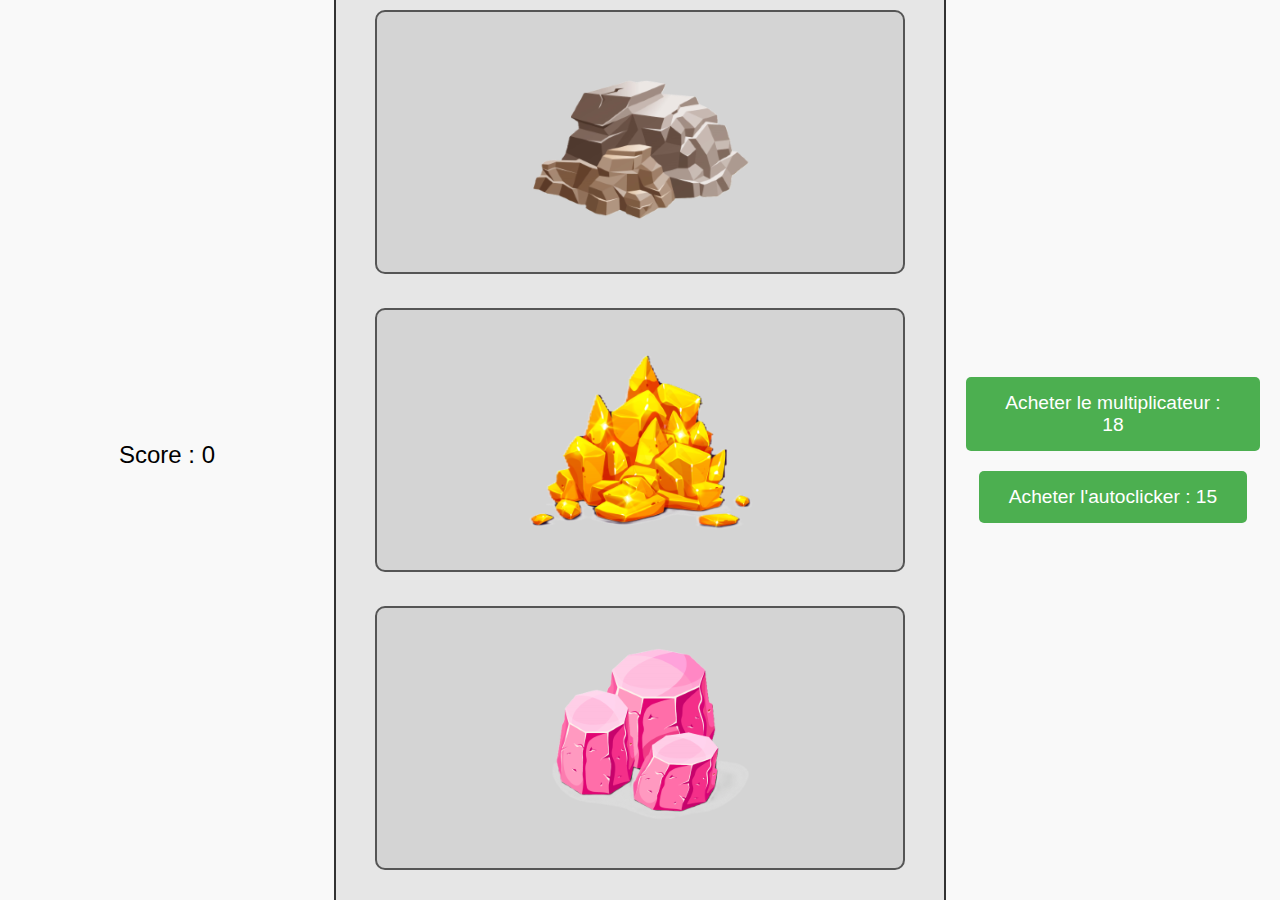
==== index.html @ bf8dbf5c "debut de refactoring avec Erwann" ====
<!DOCTYPE html>
<html lang="fr">

<head>
    <meta charset="UTF-8">
    <meta name="viewport" content="width=device-width, initial-scale=1.0">
    <title>Cookie Clicker</title>
    <link rel="stylesheet" href="style.css"> <!-- Ajout du fichier CSS -->
    <script type="text/javascript" src="etage.js" defer></script>
    <script type="text/javascript" src="script.js" defer></script>
    <script type="text/javascript" src="popup_hover.js" defer></script>

</head>

<body>
    <div id="game-container">


        <!-- Partie gauche -->
        <div id="left-section">
            <p id="score">Score : 0</p>
        </div>

        <style>
            #etage-2:hover {
                cursor: pointer;
            }
        </style>

        <!-- Partie milieu -->
        <div id="middle-section">
            <div class="etage" id="etage-1">
                <img src="images/pierre.png" alt="image à cliquer" id="clique_pierre">
            </div>
            <div class="etage" id="etage-2" title="clique sur moi">
                <img src="images/or.png" alt="image à cliquer" id="clique">
            </div>
            <div class="etage" id="etage-3">
                <img src="images/pierre_rose.png" alt="image à cliquer" id="clique_pierre">
            </div>
        </div>



        <!-- Partie droite : Boutons d'achat -->

        <!-- Achat bonus_clique-->
        <div id="right-section">
            <!-- Achat bonus_clique -->
            <div id="elementToHover_bonus">
                <button id="acheter_bonus_clique">Acheter un bonus de clique</button>
            </div>
            <div id="elementToPopup_bonus">
                <span>Nombre de bonus clique : 0</span>
            </div>

            <!-- Achat autoclicker -->
            <div id="elementToHover_autoclicker">
                <button id="autoclicker">Acheter l'autoclicker</button>
            </div>
            <div id="elementToPopup_autoclicker">
                <span>Nombre d'autoclickers : 0</span>
            </div>
        </div>

    </div>
</body>

</html>
---- style.css ----
/* Style général */
* {
    margin: 0;
    padding: 0;
    box-sizing: border-box;
}

body {
    font-family: Arial, sans-serif;
    height: 100vh;
    background-color: #f0f0f0;
}

#game-container {
    display: flex;
    width: 100%;
    height: 100vh;
}

/* Section gauche (image + score) */
#left-section {
    flex: 1;
    background-color: #f9f9f9;
    display: flex;
    flex-direction: column;
    justify-content: center;
    align-items: center;
    padding: 20px;
    border-right: 2px solid #333;
}

#left-section img {
    width: 150px;
    height: 150px;
    cursor: pointer;
}

#left-section p {
    font-size: 1.5em;
    margin-top: 10px;
}

/* Section milieu (avec des étages) */
#middle-section {
    flex: 2;
    display: flex;
    flex-direction: column;
    justify-content: space-between;
    align-items: center;
    overflow-y: auto;
    padding: 10px;
    background-color: #e6e6e6;
    border-right: 2px solid #333;
}

.etage {
    background-color: #d4d4d4;
    width: 90%;
    height: 30%;
    display: flex;
    justify-content: center;
    align-items: center;
    border: 2px solid #555;
    border-radius: 10px;
    margin-bottom: 20px;
}

.etage p {
    font-size: 1.5em;
    font-weight: bold;
}

/* Section droite (boutons d'achat) */
#right-section {
    flex: 1;
    background-color: #f9f9f9;
    display: flex;
    flex-direction: column;
    justify-content: center;
    align-items: center;
    padding: 20px;
}

#right-section button {
    margin: 10px 0;
    padding: 15px 30px;
    font-size: 1.2em;
    cursor: pointer;
    background-color: #4CAF50;
    color: white;
    border: none;
    border-radius: 5px;
    transition: background-color 0.3s ease;
}

#right-section button:hover {
    background-color: #45a049;
}

/* Rendre les étages scrollables si la page est pleine */
#middle-section::-webkit-scrollbar {
    width: 10px;
}

#middle-section::-webkit-scrollbar-thumb {
    background: #888;
    border-radius: 10px;
}

/* Creer popup hover*/

#elementToPopup_bonus, #elementToPopup_autoclicker, #elementToPopup_max_attente, #elementToPopup_transport {
    display: none;
    position: absolute;
    top: 30px;
    left: 7px;
    background-color: #555;
    color: #fff;
    padding: 8px;
    border-radius: 5px;
}
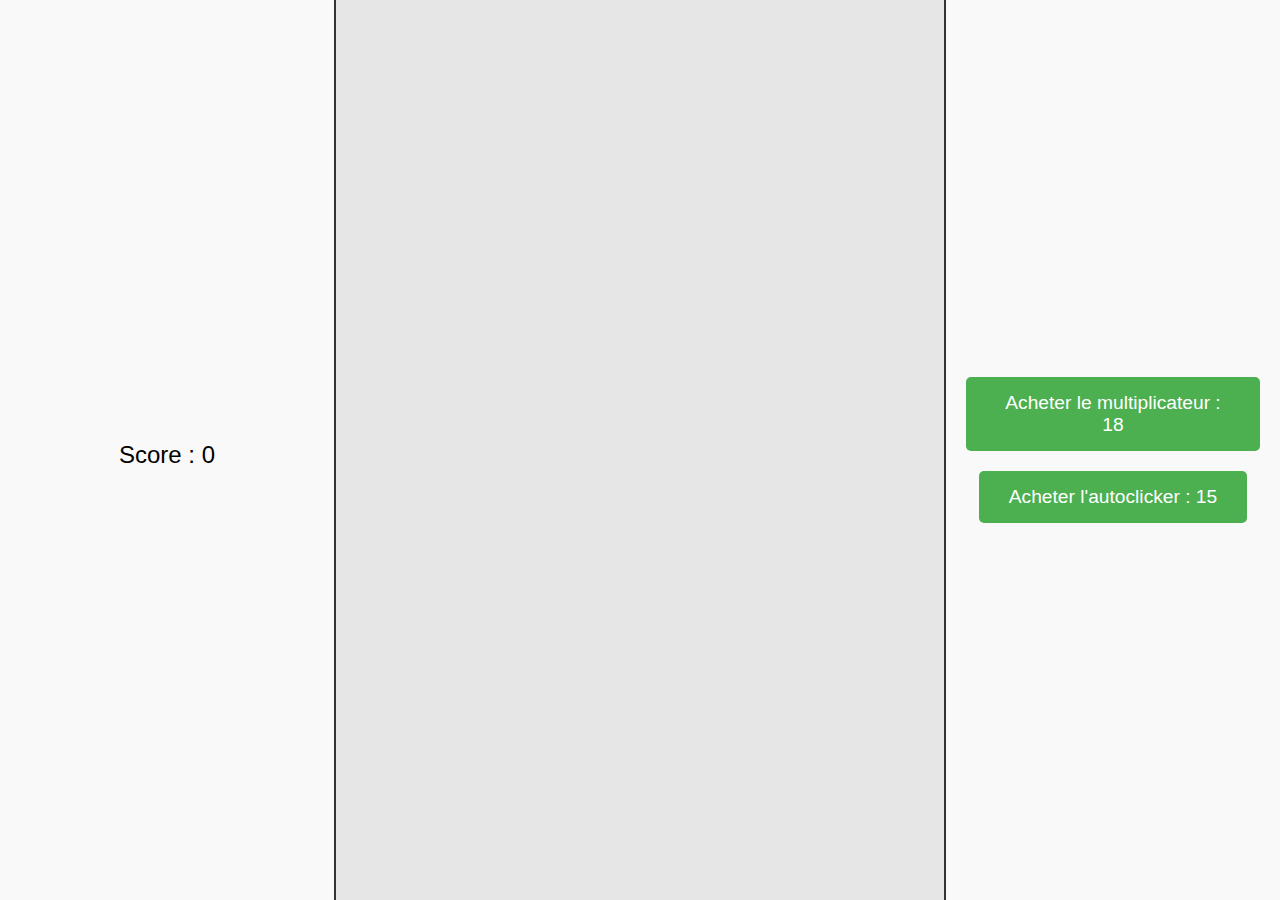
==== commit 5ae1586d: "remise en forme des fichiers" ====
--- a/index.html
+++ b/index.html
@@ -29,15 +29,7 @@
 
         <!-- Partie milieu -->
         <div id="middle-section">
-            <div class="etage" id="etage-1">
-                <img src="images/pierre.png" alt="image à cliquer" id="clique_pierre">
-            </div>
-            <div class="etage" id="etage-2" title="clique sur moi">
-                <img src="images/or.png" alt="image à cliquer" id="clique">
-            </div>
-            <div class="etage" id="etage-3">
-                <img src="images/pierre_rose.png" alt="image à cliquer" id="clique_pierre">
-            </div>
+            
         </div>
 
 
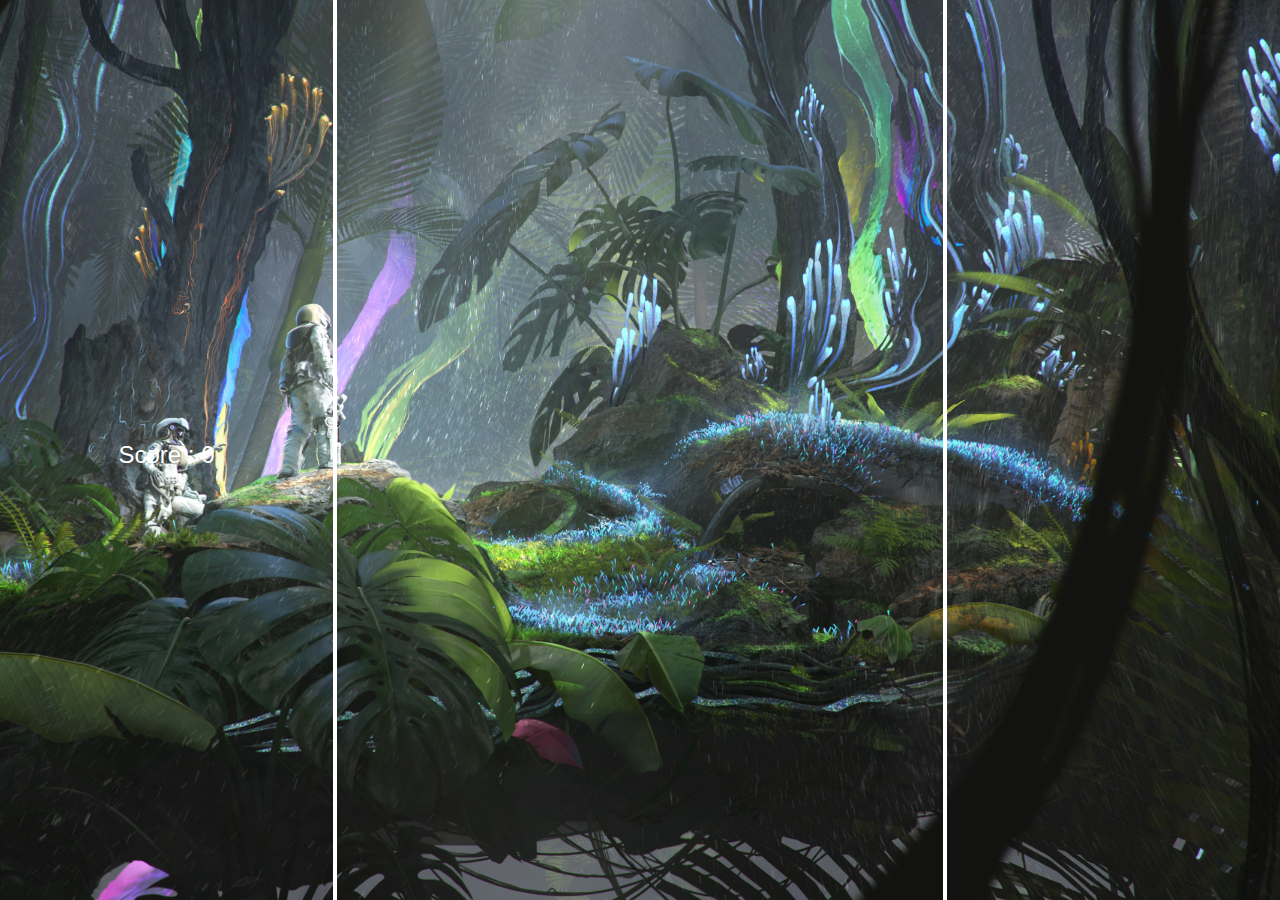
==== commit a11afca9: "ajout de fonctionnalités : - affichage des boutons d'achats par etages - l'achat d'autoclick est pro" ====
--- a/index.html
+++ b/index.html
@@ -5,14 +5,14 @@
     <meta charset="UTF-8">
     <meta name="viewport" content="width=device-width, initial-scale=1.0">
     <title>Cookie Clicker</title>
-    <link rel="stylesheet" href="style.css"> <!-- Ajout du fichier CSS -->
+    <link rel="stylesheet" href="style.css">
     <script type="text/javascript" src="etage.js" defer></script>
     <script type="text/javascript" src="script.js" defer></script>
-    <script type="text/javascript" src="popup_hover.js" defer></script>
 
 </head>
 
 <body>
+    <div class="background">
     <div id="game-container">
 
 
@@ -21,11 +21,6 @@
             <p id="score">Score : 0</p>
         </div>
 
-        <style>
-            #etage-2:hover {
-                cursor: pointer;
-            }
-        </style>
 
         <!-- Partie milieu -->
         <div id="middle-section">
@@ -36,26 +31,13 @@
 
         <!-- Partie droite : Boutons d'achat -->
 
-        <!-- Achat bonus_clique-->
-        <div id="right-section">
-            <!-- Achat bonus_clique -->
-            <div id="elementToHover_bonus">
-                <button id="acheter_bonus_clique">Acheter un bonus de clique</button>
-            </div>
-            <div id="elementToPopup_bonus">
-                <span>Nombre de bonus clique : 0</span>
-            </div>
-
-            <!-- Achat autoclicker -->
-            <div id="elementToHover_autoclicker">
-                <button id="autoclicker">Acheter l'autoclicker</button>
-            </div>
-            <div id="elementToPopup_autoclicker">
-                <span>Nombre d'autoclickers : 0</span>
-            </div>
+        <!-- Achat bonus_click-->
+        <div id="right-section" >
+            
         </div>
 
     </div>
+</div>
 </body>
 
 </html>--- a/style.css
+++ b/style.css
@@ -1,11 +1,11 @@
-
-
 /* Style général */
 * {
     margin: 0;
     padding: 0;
     box-sizing: border-box;
+    user-select : none;
 }
+
 
 body {
     font-family: Arial, sans-serif;
@@ -19,16 +19,22 @@
     height: 100vh;
 }
 
-/* Section gauche (image + score) */
+.background {
+    background-image: url('images/background/jungle.jpeg');
+    background-size: cover; /* L'image couvre tout l'écran */
+    background-position: center; /* Centré */
+    background-repeat: no-repeat; /* Pas de répétition de l'image */
+}
+
+/* Section gauche */
 #left-section {
     flex: 1;
-    background-color: #f9f9f9;
     display: flex;
     flex-direction: column;
     justify-content: center;
     align-items: center;
     padding: 20px;
-    border-right: 2px solid #333;
+    color: white;
 }
 
 #left-section img {
@@ -51,18 +57,21 @@
     align-items: center;
     overflow-y: auto;
     padding: 10px;
-    background-color: #e6e6e6;
-    border-right: 2px solid #333;
+    border-left: 4px solid #ffffff;
+    border-right: 4px solid hsl(0, 0%, 100%);
 }
 
 .etage {
-    background-color: #d4d4d4;
+    background-image: url("images/etages/grotte.png");
+    background-size: cover; /* L'image couvre tout l'écran */
+    background-position: center; /* Centré */
+    background-repeat: no-repeat; /* Pas de répétition de l'image */
     width: 90%;
     height: 30%;
     display: flex;
     justify-content: center;
     align-items: center;
-    border: 2px solid #555;
+    border: 2px solid #ffffff;
     border-radius: 10px;
     margin-bottom: 20px;
 }
@@ -72,10 +81,9 @@
     font-weight: bold;
 }
 
-/* Section droite (boutons d'achat) */
+/* Section droite */
 #right-section {
     flex: 1;
-    background-color: #f9f9f9;
     display: flex;
     flex-direction: column;
     justify-content: center;
@@ -121,3 +129,7 @@
     padding: 8px;
     border-radius: 5px;
 }
+
+.hiddenimg {
+    z-index: -1;
+}
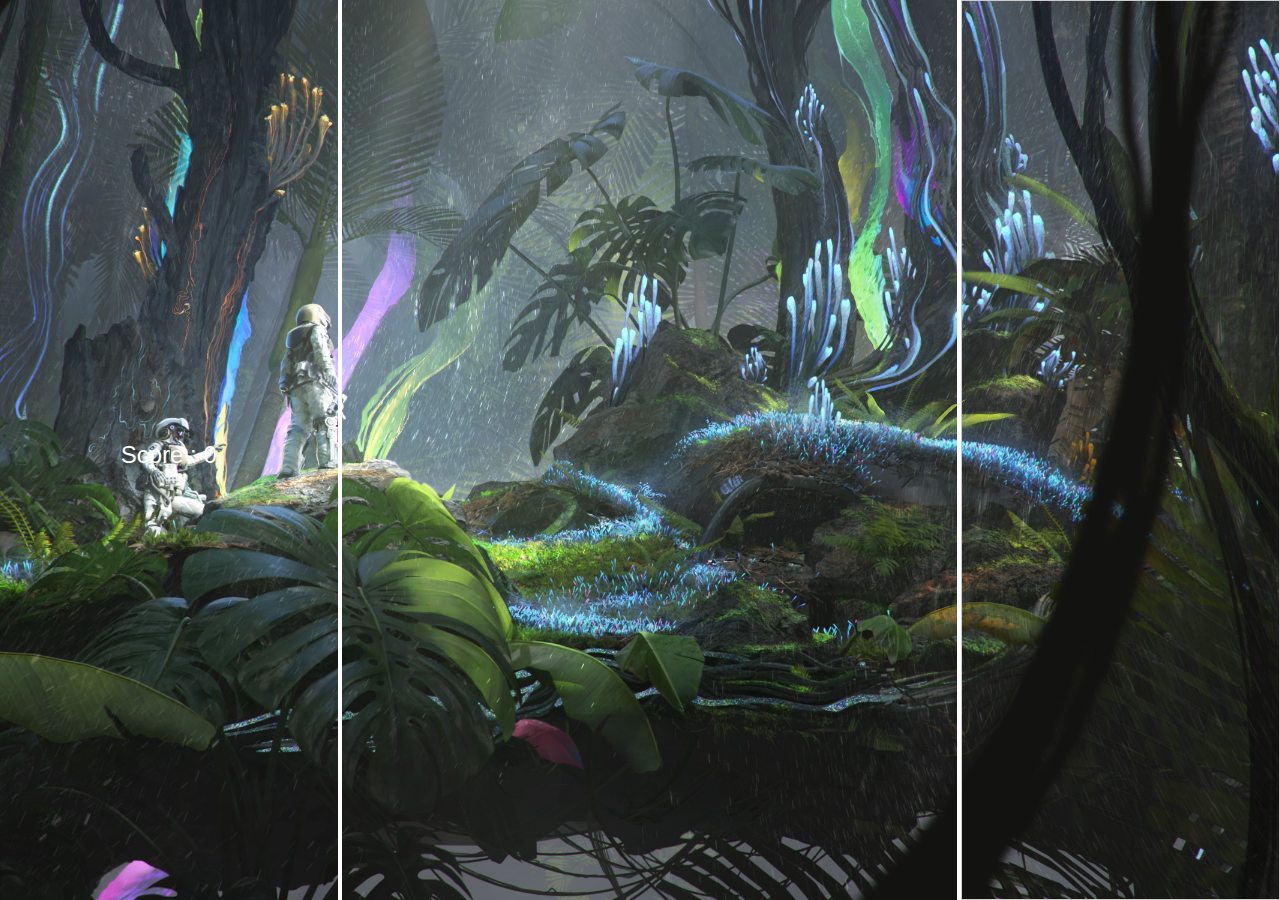
==== commit db2d0bbd: "Ajout de popup lors du passage de la souris sur les boutons d'achats" ====
--- a/index.html
+++ b/index.html
@@ -8,6 +8,7 @@
     <link rel="stylesheet" href="style.css">
     <script type="text/javascript" src="etage.js" defer></script>
     <script type="text/javascript" src="script.js" defer></script>
+    <script type="text/javascript" src="popup_hover.js" defer></script>
 
 </head>
 
@@ -33,7 +34,9 @@
 
         <!-- Achat bonus_click-->
         <div id="right-section" >
-            
+            <div id="elementToPopup_bonus" class="popup" style="display: none;"></div>
+
+            <div id="elementToPopup_autoclicker" class="popup" style="display: none;"></div>
         </div>
 
     </div>
--- a/style.css
+++ b/style.css
@@ -3,9 +3,8 @@
     margin: 0;
     padding: 0;
     box-sizing: border-box;
-    user-select : none;
+    user-select: none;
 }
-
 
 body {
     font-family: Arial, sans-serif;
@@ -48,7 +47,7 @@
     margin-top: 10px;
 }
 
-/* Section milieu (avec des étages) */
+/* Section milieu (avec les étages) */
 #middle-section {
     flex: 2;
     display: flex;
@@ -65,7 +64,6 @@
     background-image: url("images/etages/grotte.png");
     background-size: cover; /* L'image couvre tout l'écran */
     background-position: center; /* Centré */
-    background-repeat: no-repeat; /* Pas de répétition de l'image */
     width: 90%;
     height: 30%;
     display: flex;
@@ -81,14 +79,25 @@
     font-weight: bold;
 }
 
+.zoom { /* zomm des minerais lors du click*/
+    transform: scale(1.15); 
+    transition: transform 0.1s ease; 
+    z-index: 1; 
+}
+
+
 /* Section droite */
 #right-section {
     flex: 1;
     display: flex;
     flex-direction: column;
-    justify-content: center;
+    justify-content: flex-start; /* Changed to 'flex-start' for proper alignment */
     align-items: center;
-    padding: 20px;
+    padding: 10px; /* Espace intérieur */
+    max-height: 100%; /* Hauteur maximale pour la section */
+    overflow-y: auto; /* Permet le défilement vertical */
+    border: 1px solid #ccc; /* Bordure pour délimiter la section */
+    width: 250px; /* Largeur fixe pour la section droite */
 }
 
 #right-section button {
@@ -107,6 +116,14 @@
     background-color: #45a049;
 }
 
+.etage-container {
+    padding: 10px;
+    background-color: rgba(255, 255, 255, 0.1); /* Arrière-plan semi-transparent */
+    border-radius: 8px; /* Coins arrondis */
+    border: 1px solid rgba(255, 255, 255, 0.2); /* Bordure légère */
+}
+
+
 /* Rendre les étages scrollables si la page est pleine */
 #middle-section::-webkit-scrollbar {
     width: 10px;
@@ -117,8 +134,18 @@
     border-radius: 10px;
 }
 
-/* Creer popup hover*/
 
+/* Rendre les boutons d'achats scrollables si la page est pleine */
+#right-section::-webkit-scrollbar {
+    width: 10px;
+}
+
+#right-section::-webkit-scrollbar-thumb {
+    background: #888;
+    border-radius: 10px;
+}
+
+/* Popup hover */
 #elementToPopup_bonus, #elementToPopup_autoclicker, #elementToPopup_max_attente, #elementToPopup_transport {
     display: none;
     position: absolute;
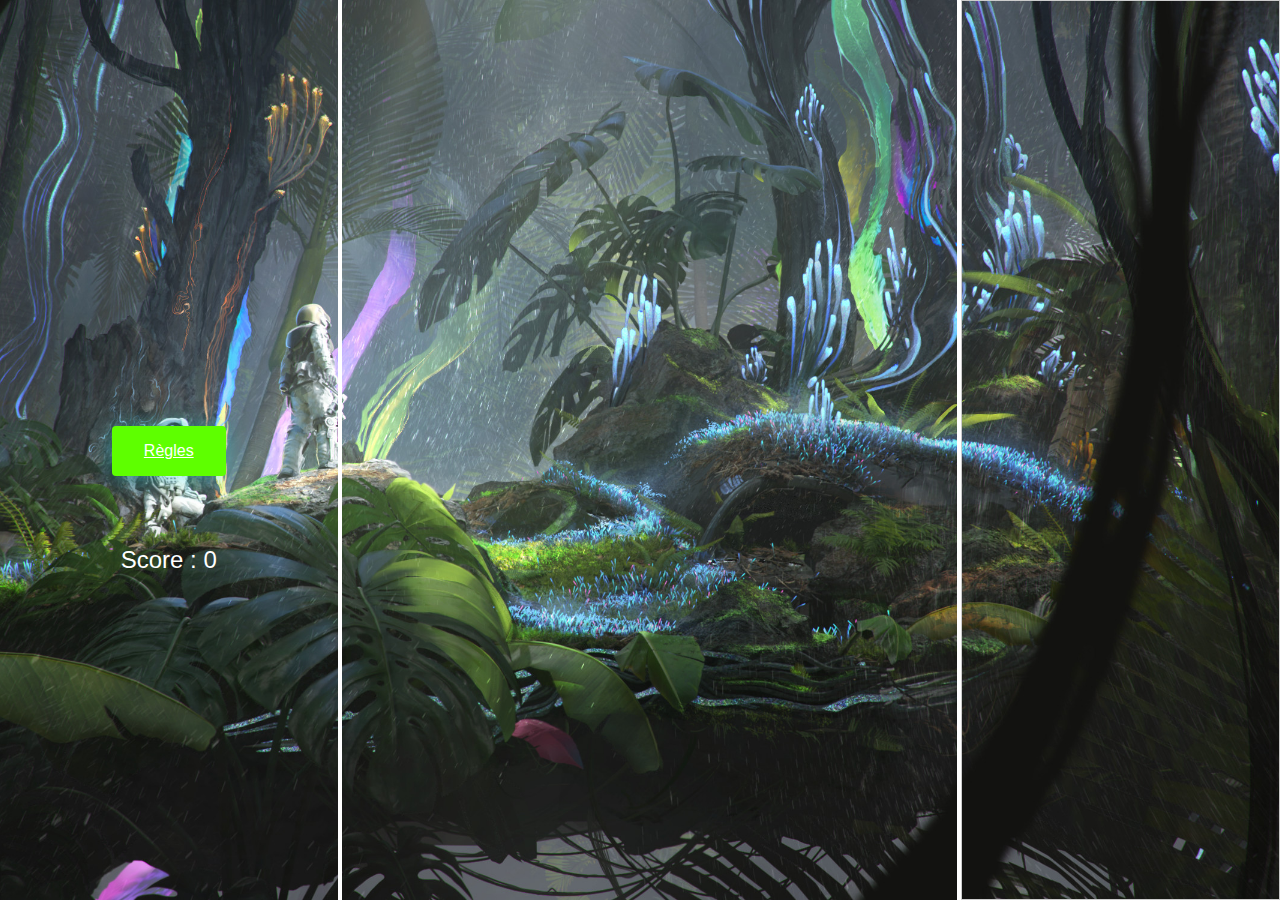
==== commit fc932ad4: "Augmentation des prix pour chaqu achat effectué" ====
--- a/index.html
+++ b/index.html
@@ -8,39 +8,54 @@
     <link rel="stylesheet" href="style.css">
     <script type="text/javascript" src="etage.js" defer></script>
     <script type="text/javascript" src="script.js" defer></script>
-    <script type="text/javascript" src="popup_hover.js" defer></script>
-
+    <script type="text/javascript" src="popup.js" defer></script>
 </head>
 
 <body>
     <div class="background">
-    <div id="game-container">
+        <div id="game-container">
 
+            <!-- Partie gauche -->
+            <div id="left-section">
+                <div class="box">
+                    <a class="bubbly-button" href="#popup1">Règles</a> <!-- Bouton pour ouvrir la popup -->
+                </div>
 
-        <!-- Partie gauche -->
-        <div id="left-section">
-            <p id="score">Score : 0</p>
+                <p id="score">Score : 0</p>
+            </div>
+
+            <!-- Partie milieu -->
+            <div id="middle-section"></div>
+
+            <!-- Partie droite : Boutons d'achat -->
+            <div id="right-section">
+                <div id="elementToPopup_bonus" class="popup" style="display: none;"></div>
+                <div id="elementToPopup_autoclicker" class="popup" style="display: none;"></div>
+            </div>
+
+            <!-- Popup sans JavaScript -->
+            <div id="popup1" class="overlay">
+                <div class="popup">
+                    <h2>Règles</h2>
+                    <a class="close" href="#">&times;</a>
+                    <div class="content">
+                        But du Jeu : Accumulez des points en cliquant sur les différents minerais pour débloquer de nouveaux étages et augmenter vos gains. <br> <br>
+
+                        Étages et Minerais : Chaque étage offre un minerai spécifique. Cliquez sur les étages pour gagner des points. <br><br>
+
+                        Déblocage d’Étages : Atteignez le score requis pour débloquer les étages supérieurs. Un bouton d’achat s’affichera lorsque le score est suffisant. <br><br>
+
+                        Bonus Click : Achetez des bonus pour augmenter les points par clic d’un étage. Passez la souris sur le bouton pour voir la production du bonus. <br><br>
+
+                        Auto-Clickers : Les auto-clickers génèrent des points automatiquement. Achetez-les pour des gains réguliers et automatiques. <br><br>
+
+                        Bonus dorées : Des bonus dorées apparaissent aléatoirement. Cliquez dessus pour obtenir un multiplicateur de score temporaire.
+                    </div>
+                </div>
+            </div>
+
         </div>
-
-
-        <!-- Partie milieu -->
-        <div id="middle-section">
-            
-        </div>
-
-
-
-        <!-- Partie droite : Boutons d'achat -->
-
-        <!-- Achat bonus_click-->
-        <div id="right-section" >
-            <div id="elementToPopup_bonus" class="popup" style="display: none;"></div>
-
-            <div id="elementToPopup_autoclicker" class="popup" style="display: none;"></div>
-        </div>
-
     </div>
-</div>
 </body>
 
-</html>+</html>
--- a/style.css
+++ b/style.css
@@ -10,6 +10,7 @@
     font-family: Arial, sans-serif;
     height: 100vh;
     background-color: #f0f0f0;
+    overflow: hidden;
 }
 
 #game-container {
@@ -79,10 +80,33 @@
     font-weight: bold;
 }
 
-.zoom { /* zomm des minerais lors du click*/
+.zoom { 
     transform: scale(1.15); 
     transition: transform 0.1s ease; 
     z-index: 1; 
+}
+
+/* Style de base pour le texte "+1" */
+.score-increment {
+    position: absolute;
+    color: #ffffff; 
+    font-size: 16px;
+    font-weight: bold;
+    pointer-events: none;
+    animation: floatUp 1s ease-out forwards;
+    z-index: 10;
+}
+
+/*  faire monter et disparaître l'élément */
+@keyframes floatUp {
+    0% {
+        opacity: 1;
+        transform: translateY(0);
+    }
+    100% {
+        opacity: 0;
+        transform: translateY(-30px); /* le +1 monte de 30 pixels */
+    }
 }
 
 
@@ -155,8 +179,217 @@
     color: #fff;
     padding: 8px;
     border-radius: 5px;
+    z-index: 999;
 }
 
 .hiddenimg {
-    z-index: -1;
-}
+    z-index: 999;
+}
+
+/* style bouton du site 85+ CSS Buttons*/
+
+/* Couleurs principales */
+:root {
+    --fuschia: #10d4d4;
+    --button-bg: #5eff00;
+    --button-text-color: #fff;
+    --baby-blue: #f8faff;
+}
+
+/* Style du body */
+body {
+    font-size: 16px;
+    font-family: 'Helvetica', 'Arial', sans-serif;
+    text-align: center;
+    background-color: var(--baby-blue);
+}
+
+/* Style des boutons "bubbly" */
+.bubbly-button {
+    font-family: 'Helvetica', 'Arial', sans-serif;
+    display: inline-block;
+    font-size: 1em;
+    padding: 1em 2em;
+    margin-top: 100px;
+    margin-bottom: 60px;
+    background-color: var(--button-bg);
+    color: var(--button-text-color);
+    border-radius: 4px;
+    border: none;
+    cursor: pointer;
+    position: relative;
+    transition: transform ease-in 0.1s, box-shadow ease-in 0.25s;
+    box-shadow: 0 2px 25px rgba(44, 213, 216, 0.5);
+}
+
+.bubbly-button:focus {
+    outline: 0;
+}
+
+.bubbly-button:before,
+.bubbly-button:after {
+    position: absolute;
+    content: '';
+    display: block;
+    width: 140%;
+    height: 100%;
+    left: -20%;
+    z-index: -1000;
+    transition: all ease-in-out 0.5s;
+    background-repeat: no-repeat;
+}
+
+.bubbly-button:before {
+    display: none;
+    top: -75%;
+    background-image: radial-gradient(circle, var(--button-bg) 20%, transparent 20%),
+                      radial-gradient(circle, transparent 20%, var(--button-bg) 20%, transparent 30%),
+                      radial-gradient(circle, var(--button-bg) 20%, transparent 20%),
+                      radial-gradient(circle, var(--button-bg) 20%, transparent 20%),
+                      radial-gradient(circle, transparent 10%, var(--button-bg) 15%, transparent 20%),
+                      radial-gradient(circle, var(--button-bg) 20%, transparent 20%),
+                      radial-gradient(circle, var(--button-bg) 20%, transparent 20%),
+                      radial-gradient(circle, var(--button-bg) 20%, transparent 20%),
+                      radial-gradient(circle, var(--button-bg) 20%, transparent 20%);
+    background-size: 10% 10%, 20% 20%, 15% 15%, 20% 20%, 18% 18%, 10% 10%, 15% 15%, 10% 10%, 18% 18%;
+}
+
+.bubbly-button:after {
+    display: none;
+    bottom: -75%;
+    background-image: radial-gradient(circle, var(--button-bg) 20%, transparent 20%),
+                      radial-gradient(circle, var(--button-bg) 20%, transparent 20%),
+                      radial-gradient(circle, transparent 10%, var(--button-bg) 15%, transparent 20%),
+                      radial-gradient(circle, var(--button-bg) 20%, transparent 20%),
+                      radial-gradient(circle, var(--button-bg) 20%, transparent 20%),
+                      radial-gradient(circle, var(--button-bg) 20%, transparent 20%),
+                      radial-gradient(circle, var(--button-bg) 20%, transparent 20%);
+    background-size: 15% 15%, 20% 20%, 18% 18%, 20% 20%, 15% 15%, 10% 10%, 20% 20%;
+}
+
+.bubbly-button:active {
+    transform: scale(0.9);
+    background-color: rgba(25, 125, 201, 0.8);
+    box-shadow: 0 2px 25px rgba(211, 105, 34, 0.2);
+}
+
+.bubbly-button.animate:before {
+    display: block;
+    animation: topBubbles ease-in-out 0.75s forwards;
+}
+
+.bubbly-button.animate:after {
+    display: block;
+    animation: bottomBubbles ease-in-out 0.75s forwards;
+}
+
+@keyframes topBubbles {
+    0% {
+        background-position: 5% 90%, 10% 90%, 10% 90%, 15% 90%, 25% 90%, 25% 90%, 40% 90%, 55% 90%, 70% 90%;
+    }
+    50% {
+        background-position: 0% 80%, 0% 20%, 10% 40%, 20% 0%, 30% 30%, 22% 50%, 50% 50%, 65% 20%, 90% 30%;
+    }
+    100% {
+        background-position: 0% 70%, 0% 10%, 10% 30%, 20% -10%, 30% 20%, 22% 40%, 50% 40%, 65% 10%, 90% 20%;
+        background-size: 0% 0%, 0% 0%, 0% 0%, 0% 0%, 0% 0%, 0% 0%;
+    }
+}
+
+@keyframes bottomBubbles {
+    0% {
+        background-position: 10% -10%, 30% 10%, 55% -10%, 70% -10%, 85% -10%, 70% -10%, 70% 0%;
+    }
+    50% {
+        background-position: 0% 80%, 20% 80%, 45% 60%, 60% 100%, 75% 70%, 95% 60%, 105% 0%;
+    }
+    100% {
+        background-position: 0% 90%, 20% 90%, 45% 70%, 60% 110%, 75% 80%, 95% 70%, 110% 10%;
+        background-size: 0% 0%, 0% 0%, 0% 0%, 0% 0%, 0% 0%, 0% 0%;
+    }
+}
+
+
+/* Tout l'écran */
+
+.bonus-doree {
+    position: absolute;
+    width: 100px;
+    height: 120px;
+    background-image: url('images/trophy.png');
+    background-size: cover;
+    cursor: pointer;
+    z-index: 9999;
+    animation: mouvementAleatoire 5s infinite alternate ease-in-out;
+    max-width: 40%;
+    max-height: 40%;    
+}
+
+@keyframes mouvementAleatoire {
+    0% {
+        transform: translate(0, 0);
+    }
+    25% {
+        transform: translate(-40px, 56px);
+    }
+    50% {
+        transform: translate(100px, 20px);
+    }
+    75% {
+        transform: translate(80px, -40px);
+    }
+    85% {
+        transform: translate(60px, 80px);
+    }
+    100% {
+        transform: translate(90, 46);
+    }
+}
+
+
+
+/* Styles de la popup */
+
+.overlay {
+    position: fixed;
+    top: 0;
+    left: 0;
+    width: 100%;
+    height: 100%;
+    background: rgba(0, 0, 0, 0.7); /* Arrière-plan semi-transparent */
+    display: none;
+    justify-content: center;
+    align-items: center;
+    z-index: 1000;
+}
+
+.overlay:target {
+    display: flex; /* Affiche l'overlay quand le lien est cliqué */
+}
+
+.popup {
+    background: #fff;
+    padding: 20px;
+    border-radius: 8px;
+    max-width: 500px;
+    position: relative;
+    box-shadow: 0 5px 15px rgba(0, 0, 0, 0.3);
+}
+
+.popup h2 {
+    margin: 0 0 10px;
+    font-size: 24px;
+}
+
+.popup .close {
+    position: absolute;
+    top: 10px;
+    right: 10px;
+    font-size: 24px;
+    text-decoration: none;
+    color: #333333;
+}
+
+.popup .content {
+    font-size: 16px;
+}
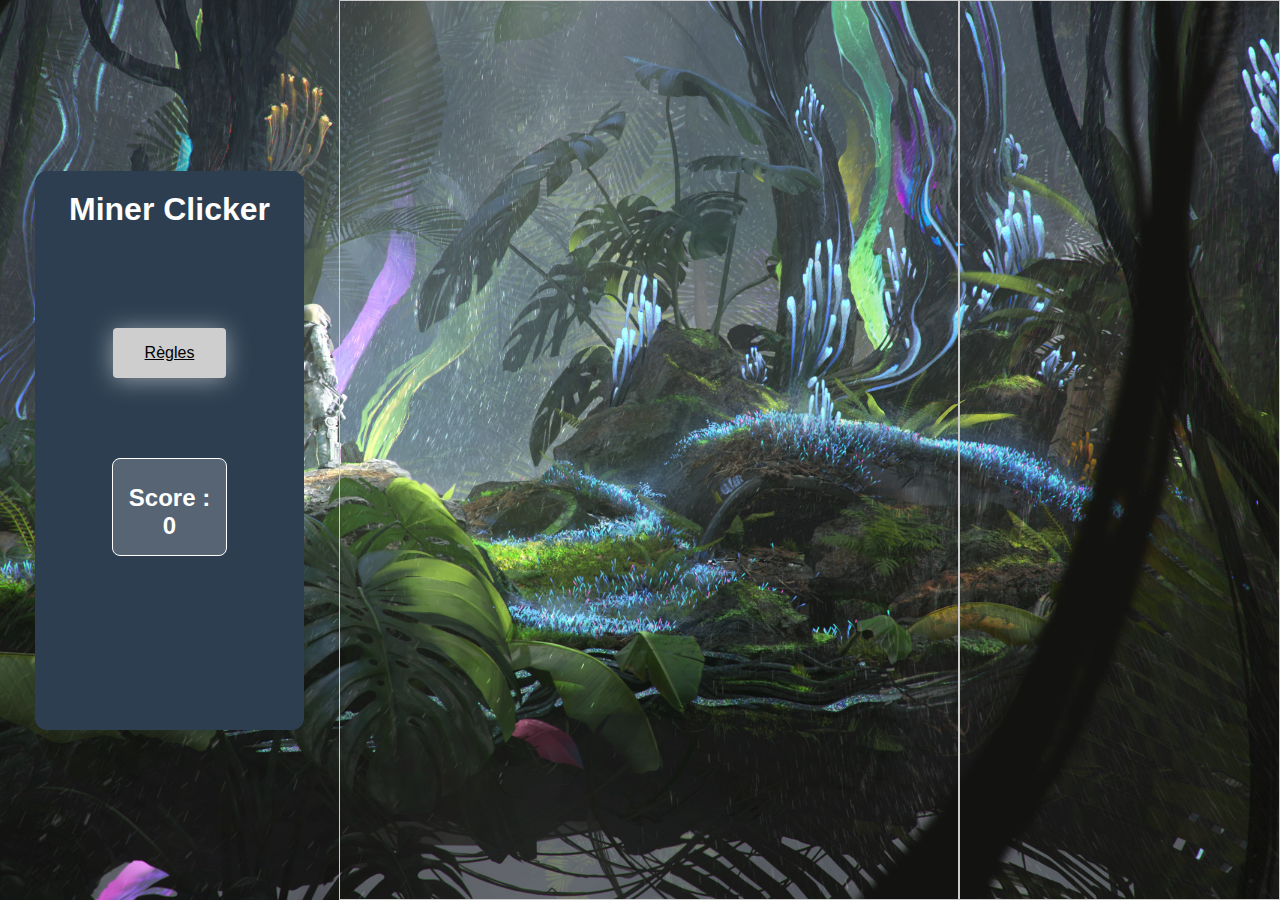
==== commit 5b5dce58: "Ajout de styles. Mise en place d'une logique de jeu (valeurs des autoclickers...)." ====
--- a/index.html
+++ b/index.html
@@ -16,12 +16,18 @@
         <div id="game-container">
 
             <!-- Partie gauche -->
-            <div id="left-section">
-                <div class="box">
-                    <a class="bubbly-button" href="#popup1">Règles</a> <!-- Bouton pour ouvrir la popup -->
+            <div id="left-section"> <!-- Conteneur parent -->
+                <div id="container">
+                    <h1 id="game-title">Miner Clicker</h1> <!-- Titre du jeu -->
+                    
+                    <div class="box">
+                        <a class="bubbly-button" href="#popup1">Règles</a> <!-- Bouton pour ouvrir la popup -->
+                    </div>
+
+                    <div class="score-block">
+                        <p id="score">Score : 0</p> <!-- Score -->
+                    </div>
                 </div>
-
-                <p id="score">Score : 0</p>
             </div>
 
             <!-- Partie milieu -->
--- a/style.css
+++ b/style.css
@@ -37,6 +37,8 @@
     color: white;
 }
 
+
+
 #left-section img {
     width: 150px;
     height: 150px;
@@ -50,30 +52,61 @@
 
 /* Section milieu (avec les étages) */
 #middle-section {
+    height: 100%; /* Hauteur fixe pour le conteneur parent */
+    overflow-y: auto; /* Permet le défilement vertical */
+    padding: 10px; /* Optionnel : Ajoute un peu d'espace autour */
+    border: 1px solid #ccc; /* Optionnel : Pour visualiser le conteneur */
     flex: 2;
-    display: flex;
     flex-direction: column;
     justify-content: space-between;
     align-items: center;
     overflow-y: auto;
-    padding: 10px;
-    border-left: 4px solid #ffffff;
-    border-right: 4px solid hsl(0, 0%, 100%);
+
 }
 
 .etage {
-    background-image: url("images/etages/grotte.png");
-    background-size: cover; /* L'image couvre tout l'écran */
+    background-image: url("images/planche_bois.png");
+    background-size: cover; /* L'image couvre le conteneur */
     background-position: center; /* Centré */
     width: 90%;
-    height: 30%;
+    height: 27%; /* Hauteur fixe pour uniformiser tous les étages */
     display: flex;
     justify-content: center;
-    align-items: center;
-    border: 2px solid #ffffff;
+    align-items: center; /* Centrage vertical */
     border-radius: 10px;
     margin-bottom: 20px;
-}
+    overflow: hidden; /* Cache le débordement si l'image est trop grande */
+    padding: 10px;
+    
+}
+
+
+.minerai-container {
+    flex: 1; /* Permet au conteneur du minerai de prendre l'espace disponible */
+}
+
+.lock-icon {
+    width: 20px; /* Ajustez la taille de l'icône du cadenas */
+    height: auto; /* Conserve le ratio de l'image */
+}
+
+.etage img {
+    height: 60%; /* Ajuste la hauteur de l'image pour qu'elle remplisse le conteneur */
+    width: auto; /* Laisse la largeur s'ajuster automatiquement */
+    max-width: 100%; /* Ne pas dépasser la largeur de son conteneur */
+    object-fit: contain; /* Maintenir les proportions de l'image */
+    margin-right: 30px;
+    margin-left: 30px;
+}
+
+
+
+.etage.locked {
+    filter: grayscale(80%); /* Rend l'image en niveaux de gris */
+    pointer-events: none; /* Désactive les interactions */
+}
+
+
 
 .etage p {
     font-size: 1.5em;
@@ -129,15 +162,15 @@
     padding: 15px 30px;
     font-size: 1.2em;
     cursor: pointer;
-    background-color: #4CAF50;
-    color: white;
+    background-color: #0836a4;
+    color: rgb(255, 255, 255);
     border: none;
     border-radius: 5px;
     transition: background-color 0.3s ease;
 }
 
 #right-section button:hover {
-    background-color: #45a049;
+    background-color: #0d0871;
 }
 
 .etage-container {
@@ -190,10 +223,10 @@
 
 /* Couleurs principales */
 :root {
-    --fuschia: #10d4d4;
-    --button-bg: #5eff00;
-    --button-text-color: #fff;
-    --baby-blue: #f8faff;
+    --fuschia: #ba2323;
+    --button-bg: #cecece;
+    --button-text-color: #000000;
+    --baby-blue: #071f5b;
 }
 
 /* Style du body */
@@ -219,7 +252,7 @@
     cursor: pointer;
     position: relative;
     transition: transform ease-in 0.1s, box-shadow ease-in 0.25s;
-    box-shadow: 0 2px 25px rgba(44, 213, 216, 0.5);
+    box-shadow: 0 2px 25px rgba(255, 255, 255, 0.5);
 }
 
 .bubbly-button:focus {
@@ -393,3 +426,59 @@
 .popup .content {
     font-size: 16px;
 }
+
+
+.acheter-button {
+    background-color: #212121; /* Couleur de fond sombre */
+    color: #fff; /* Couleur du texte blanche */
+    border: none; /* Supprime la bordure par défaut */
+    padding: 10px 20px; /* Espacement intérieur */
+    font-size: 16px; /* Taille de la police */
+    cursor: pointer; /* Curseur en forme de main */
+    border-radius: 5px; /* Coins arrondis */
+    transition: background-color 0.3s, transform 0.3s; /* Transition douce pour l'effet de survol */
+    box-shadow: 0 3px 25px rgba(44, 213, 216, 0.5);
+}
+
+.acheter-button:hover {
+    background-color: #333232; /* Couleur de fond légèrement plus claire au survol */
+    transform: scale(1.05); /* Légère augmentation de la taille au survol */
+}
+
+.white-text {
+    color: white; /* Met le texte en blanc */
+}
+
+
+#left-section {
+    display: flex; /* Utilisation de Flexbox pour centrer */
+    justify-content: center; /* Centre horizontalement */
+    align-items: center; /* Centre verticalement */
+    height: 100vh; /* Prend toute la hauteur de la fenêtre */
+}
+
+#container {
+    padding: 20px; /* Espace autour de la section */
+    background-color: #2c3e50; /* Couleur de fond de la section */
+    color: white; /* Couleur du texte de la section */
+    border-radius: 12px; /* Coins arrondis */
+    height: 65%; /* Hauteur automatique */
+    width: 90%; /* Largeur de 50% */
+}
+
+.score-block {
+    width: 50%; /* Largeur de 50% */
+    margin: 20px auto; /* Centre le bloc horizontalement */
+    padding: 15px; /* Espace interne */
+    background-color: rgba(255, 255, 255, 0.2); /* Fond semi-transparent pour le bloc */
+    border: 1px solid white; /* Bordure blanche */
+    border-radius: 8px; /* Coins arrondis */
+    text-align: center; /* Centre le texte à l'intérieur du bloc */
+}
+
+#score {
+    font-size: 24px; /* Taille de police du score */
+    font-weight: bold; /* Texte en gras pour le score */
+}
+
+
